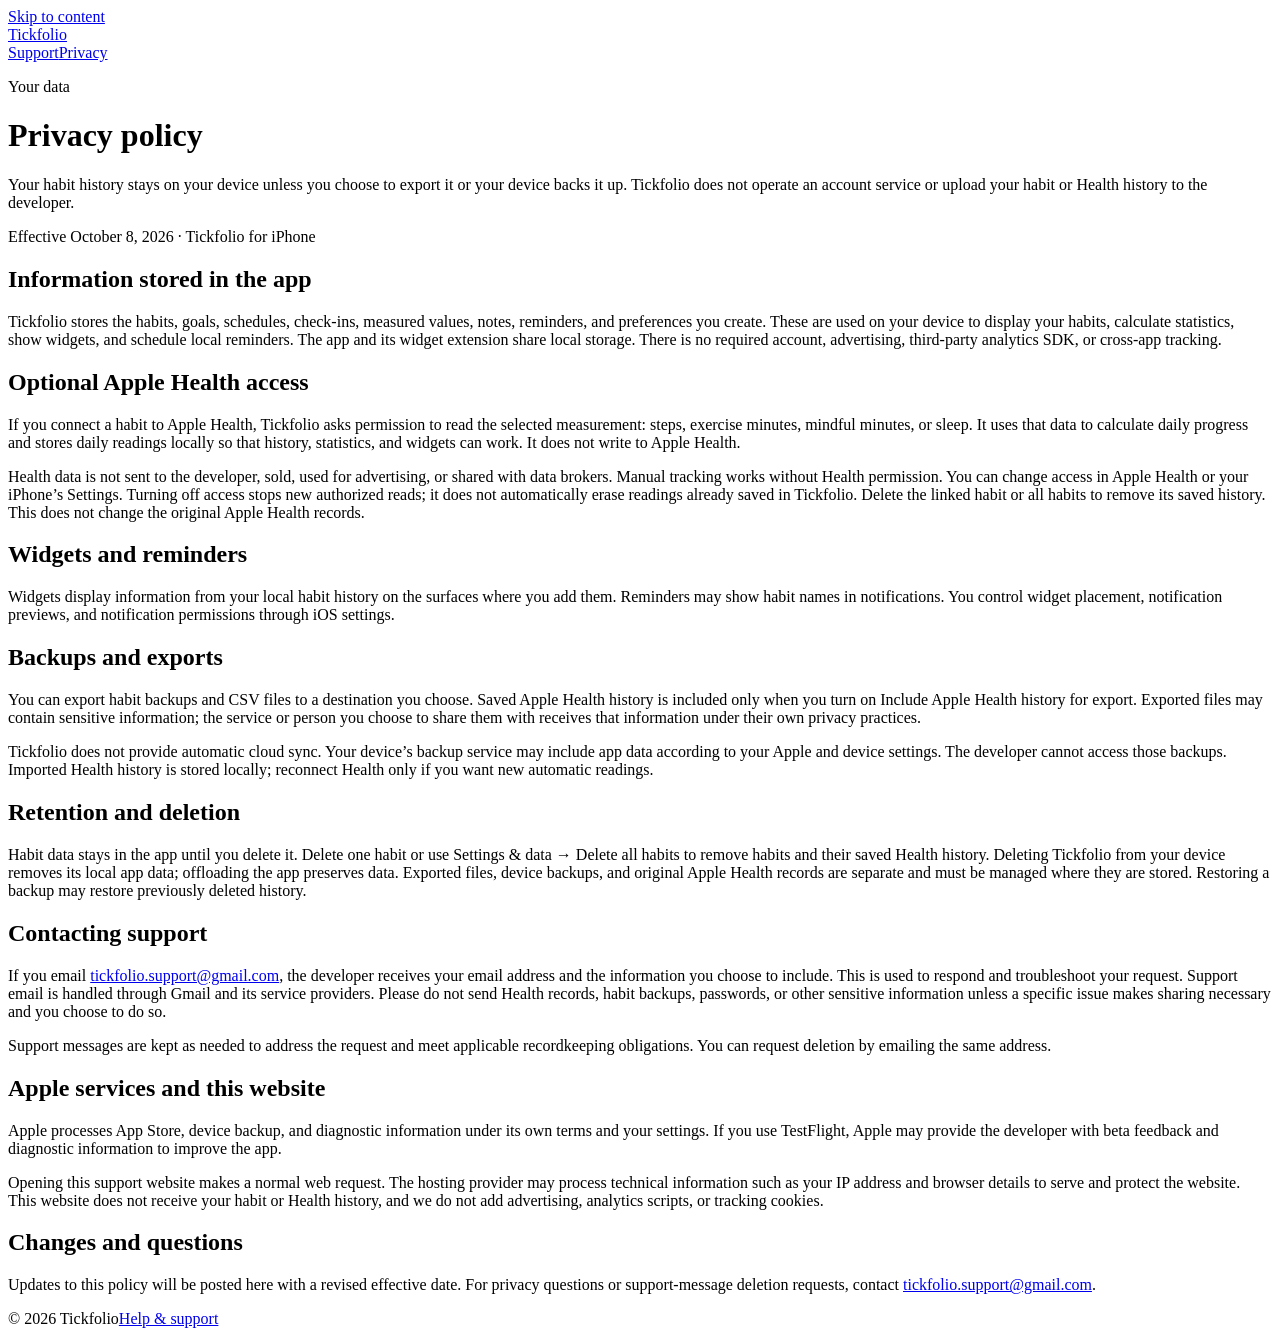
==== privacy/index.html @ 2ec6382c "Publish Tickfolio support and privacy pages" ====
<!doctype html>
<html lang="en"><head><meta charset="utf-8"><meta name="viewport" content="width=device-width,initial-scale=1"><title>Tickfolio Privacy Policy</title><meta name="description" content="How Tickfolio handles habit history, optional Apple Health readings, backups, and support requests."><link rel="stylesheet" href="/tickfolio-support/styles.css"><link rel="icon" type="image/svg+xml" href="data:image/svg+xml,%3Csvg xmlns='http://www.w3.org/2000/svg' viewBox='0 0 32 32'%3E%3Crect width='32' height='32' rx='8' fill='%23075dcc'/%3E%3Cpath d='m8 16 5 5 11-12' fill='none' stroke='white' stroke-width='4'/%3E%3C/svg%3E"></head><body><a class="skip" href="#main">Skip to content</a><header><div class="wrap"><nav aria-label="Main navigation"><a class="brand" href="/tickfolio-support/">Tickfolio</a><div class="navlinks"><a href="/tickfolio-support/">Support</a><a href="/tickfolio-support/privacy/" aria-current="page">Privacy</a></div></nav></div></header><div class="wrap"><main id="main"><p class="eyebrow">Your data</p><h1>Privacy policy</h1><p class="lead">Your habit history stays on your device unless you choose to export it or your device backs it up. Tickfolio does not operate an account service or upload your habit or Health history to the developer.</p><p class="small">Effective October 8, 2026 · Tickfolio for iPhone</p><article class="policy"><h2>Information stored in the app</h2><p>Tickfolio stores the habits, goals, schedules, check-ins, measured values, notes, reminders, and preferences you create. These are used on your device to display your habits, calculate statistics, show widgets, and schedule local reminders. The app and its widget extension share local storage. There is no required account, advertising, third-party analytics SDK, or cross-app tracking.</p><h2>Optional Apple Health access</h2><p>If you connect a habit to Apple Health, Tickfolio asks permission to read the selected measurement: steps, exercise minutes, mindful minutes, or sleep. It uses that data to calculate daily progress and stores daily readings locally so that history, statistics, and widgets can work. It does not write to Apple Health.</p><p>Health data is not sent to the developer, sold, used for advertising, or shared with data brokers. Manual tracking works without Health permission. You can change access in Apple Health or your iPhone’s Settings. Turning off access stops new authorized reads; it does not automatically erase readings already saved in Tickfolio. Delete the linked habit or all habits to remove its saved history. This does not change the original Apple Health records.</p><h2>Widgets and reminders</h2><p>Widgets display information from your local habit history on the surfaces where you add them. Reminders may show habit names in notifications. You control widget placement, notification previews, and notification permissions through iOS settings.</p><h2>Backups and exports</h2><p>You can export habit backups and CSV files to a destination you choose. Saved Apple Health history is included only when you turn on Include Apple Health history for export. Exported files may contain sensitive information; the service or person you choose to share them with receives that information under their own privacy practices.</p><p>Tickfolio does not provide automatic cloud sync. Your device’s backup service may include app data according to your Apple and device settings. The developer cannot access those backups. Imported Health history is stored locally; reconnect Health only if you want new automatic readings.</p><h2>Retention and deletion</h2><p>Habit data stays in the app until you delete it. Delete one habit or use Settings &amp; data → Delete all habits to remove habits and their saved Health history. Deleting Tickfolio from your device removes its local app data; offloading the app preserves data. Exported files, device backups, and original Apple Health records are separate and must be managed where they are stored. Restoring a backup may restore previously deleted history.</p><h2>Contacting support</h2><p>If you email <a href="mailto:tickfolio.support@gmail.com">tickfolio.support@gmail.com</a>, the developer receives your email address and the information you choose to include. This is used to respond and troubleshoot your request. Support email is handled through Gmail and its service providers. Please do not send Health records, habit backups, passwords, or other sensitive information unless a specific issue makes sharing necessary and you choose to do so.</p><p>Support messages are kept as needed to address the request and meet applicable recordkeeping obligations. You can request deletion by emailing the same address.</p><h2>Apple services and this website</h2><p>Apple processes App Store, device backup, and diagnostic information under its own terms and your settings. If you use TestFlight, Apple may provide the developer with beta feedback and diagnostic information to improve the app.</p><p>Opening this support website makes a normal web request. The hosting provider may process technical information such as your IP address and browser details to serve and protect the website. This website does not receive your habit or Health history, and we do not add advertising, analytics scripts, or tracking cookies.</p><h2>Changes and questions</h2><p>Updates to this policy will be posted here with a revised effective date. For privacy questions or support-message deletion requests, contact <a href="mailto:tickfolio.support@gmail.com">tickfolio.support@gmail.com</a>.</p></article></main><footer><div class="footerline"><span>© 2026 Tickfolio</span><a href="/tickfolio-support/">Help &amp; support</a></div></footer></div></body></html>
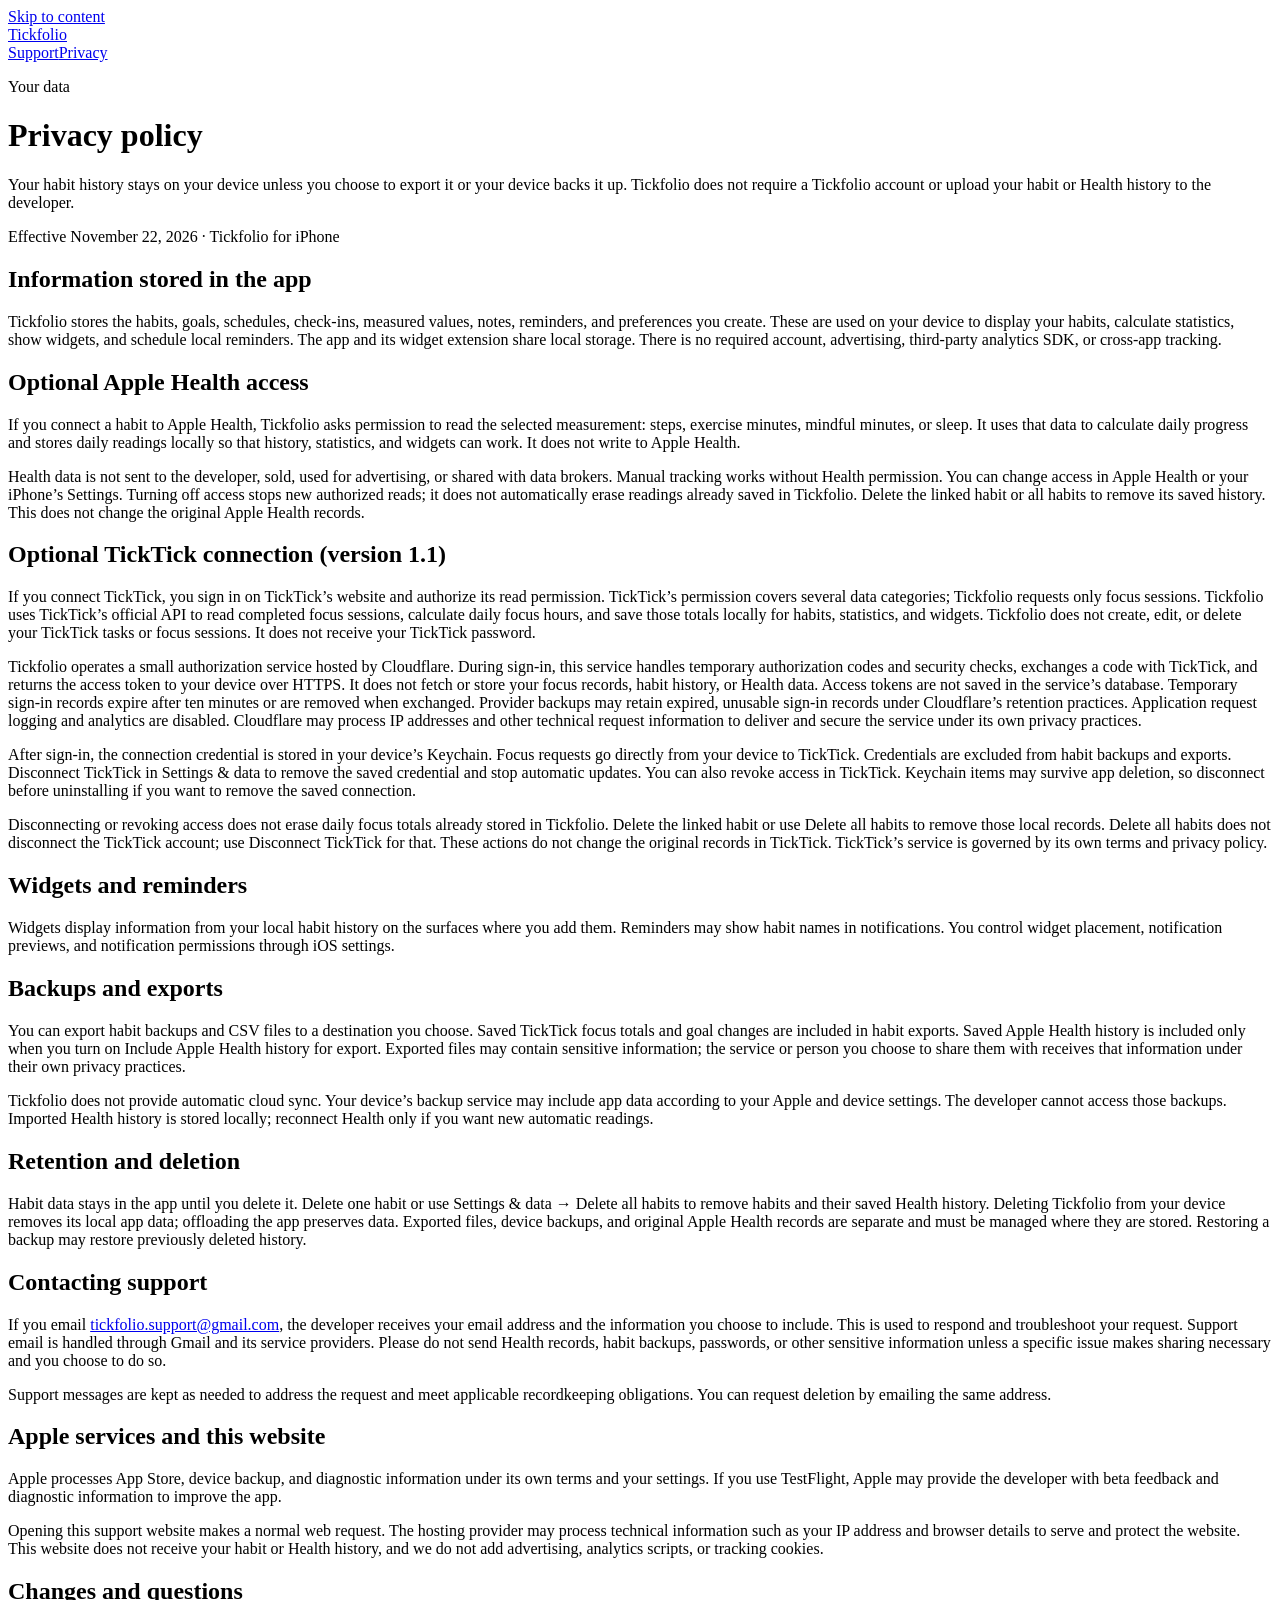
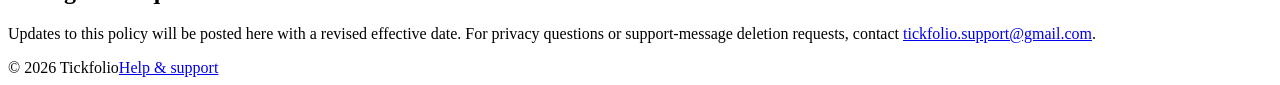
==== commit cb83336f: "Document TickTick sign-in and goal history for Tickfolio 1.1" ====
--- a/privacy/index.html
+++ b/privacy/index.html
@@ -1,2 +1,2 @@
 <!doctype html>
-<html lang="en"><head><meta charset="utf-8"><meta name="viewport" content="width=device-width,initial-scale=1"><title>Tickfolio Privacy Policy</title><meta name="description" content="How Tickfolio handles habit history, optional Apple Health readings, backups, and support requests."><link rel="stylesheet" href="/tickfolio-support/styles.css"><link rel="icon" type="image/svg+xml" href="data:image/svg+xml,%3Csvg xmlns='http://www.w3.org/2000/svg' viewBox='0 0 32 32'%3E%3Crect width='32' height='32' rx='8' fill='%23075dcc'/%3E%3Cpath d='m8 16 5 5 11-12' fill='none' stroke='white' stroke-width='4'/%3E%3C/svg%3E"></head><body><a class="skip" href="#main">Skip to content</a><header><div class="wrap"><nav aria-label="Main navigation"><a class="brand" href="/tickfolio-support/">Tickfolio</a><div class="navlinks"><a href="/tickfolio-support/">Support</a><a href="/tickfolio-support/privacy/" aria-current="page">Privacy</a></div></nav></div></header><div class="wrap"><main id="main"><p class="eyebrow">Your data</p><h1>Privacy policy</h1><p class="lead">Your habit history stays on your device unless you choose to export it or your device backs it up. Tickfolio does not operate an account service or upload your habit or Health history to the developer.</p><p class="small">Effective October 8, 2026 · Tickfolio for iPhone</p><article class="policy"><h2>Information stored in the app</h2><p>Tickfolio stores the habits, goals, schedules, check-ins, measured values, notes, reminders, and preferences you create. These are used on your device to display your habits, calculate statistics, show widgets, and schedule local reminders. The app and its widget extension share local storage. There is no required account, advertising, third-party analytics SDK, or cross-app tracking.</p><h2>Optional Apple Health access</h2><p>If you connect a habit to Apple Health, Tickfolio asks permission to read the selected measurement: steps, exercise minutes, mindful minutes, or sleep. It uses that data to calculate daily progress and stores daily readings locally so that history, statistics, and widgets can work. It does not write to Apple Health.</p><p>Health data is not sent to the developer, sold, used for advertising, or shared with data brokers. Manual tracking works without Health permission. You can change access in Apple Health or your iPhone’s Settings. Turning off access stops new authorized reads; it does not automatically erase readings already saved in Tickfolio. Delete the linked habit or all habits to remove its saved history. This does not change the original Apple Health records.</p><h2>Widgets and reminders</h2><p>Widgets display information from your local habit history on the surfaces where you add them. Reminders may show habit names in notifications. You control widget placement, notification previews, and notification permissions through iOS settings.</p><h2>Backups and exports</h2><p>You can export habit backups and CSV files to a destination you choose. Saved Apple Health history is included only when you turn on Include Apple Health history for export. Exported files may contain sensitive information; the service or person you choose to share them with receives that information under their own privacy practices.</p><p>Tickfolio does not provide automatic cloud sync. Your device’s backup service may include app data according to your Apple and device settings. The developer cannot access those backups. Imported Health history is stored locally; reconnect Health only if you want new automatic readings.</p><h2>Retention and deletion</h2><p>Habit data stays in the app until you delete it. Delete one habit or use Settings &amp; data → Delete all habits to remove habits and their saved Health history. Deleting Tickfolio from your device removes its local app data; offloading the app preserves data. Exported files, device backups, and original Apple Health records are separate and must be managed where they are stored. Restoring a backup may restore previously deleted history.</p><h2>Contacting support</h2><p>If you email <a href="mailto:tickfolio.support@gmail.com">tickfolio.support@gmail.com</a>, the developer receives your email address and the information you choose to include. This is used to respond and troubleshoot your request. Support email is handled through Gmail and its service providers. Please do not send Health records, habit backups, passwords, or other sensitive information unless a specific issue makes sharing necessary and you choose to do so.</p><p>Support messages are kept as needed to address the request and meet applicable recordkeeping obligations. You can request deletion by emailing the same address.</p><h2>Apple services and this website</h2><p>Apple processes App Store, device backup, and diagnostic information under its own terms and your settings. If you use TestFlight, Apple may provide the developer with beta feedback and diagnostic information to improve the app.</p><p>Opening this support website makes a normal web request. The hosting provider may process technical information such as your IP address and browser details to serve and protect the website. This website does not receive your habit or Health history, and we do not add advertising, analytics scripts, or tracking cookies.</p><h2>Changes and questions</h2><p>Updates to this policy will be posted here with a revised effective date. For privacy questions or support-message deletion requests, contact <a href="mailto:tickfolio.support@gmail.com">tickfolio.support@gmail.com</a>.</p></article></main><footer><div class="footerline"><span>© 2026 Tickfolio</span><a href="/tickfolio-support/">Help &amp; support</a></div></footer></div></body></html>
+<html lang="en"><head><meta charset="utf-8"><meta name="viewport" content="width=device-width,initial-scale=1"><title>Tickfolio Privacy Policy</title><meta name="description" content="How Tickfolio handles habit history, optional Apple Health readings, backups, and support requests."><link rel="stylesheet" href="/tickfolio-support/styles.css"><link rel="icon" type="image/svg+xml" href="data:image/svg+xml,%3Csvg xmlns='http://www.w3.org/2000/svg' viewBox='0 0 32 32'%3E%3Crect width='32' height='32' rx='8' fill='%23075dcc'/%3E%3Cpath d='m8 16 5 5 11-12' fill='none' stroke='white' stroke-width='4'/%3E%3C/svg%3E"></head><body><a class="skip" href="#main">Skip to content</a><header><div class="wrap"><nav aria-label="Main navigation"><a class="brand" href="/tickfolio-support/">Tickfolio</a><div class="navlinks"><a href="/tickfolio-support/">Support</a><a href="/tickfolio-support/privacy/" aria-current="page">Privacy</a></div></nav></div></header><div class="wrap"><main id="main"><p class="eyebrow">Your data</p><h1>Privacy policy</h1><p class="lead">Your habit history stays on your device unless you choose to export it or your device backs it up. Tickfolio does not require a Tickfolio account or upload your habit or Health history to the developer.</p><p class="small">Effective November 22, 2026 · Tickfolio for iPhone</p><article class="policy"><h2>Information stored in the app</h2><p>Tickfolio stores the habits, goals, schedules, check-ins, measured values, notes, reminders, and preferences you create. These are used on your device to display your habits, calculate statistics, show widgets, and schedule local reminders. The app and its widget extension share local storage. There is no required account, advertising, third-party analytics SDK, or cross-app tracking.</p><h2>Optional Apple Health access</h2><p>If you connect a habit to Apple Health, Tickfolio asks permission to read the selected measurement: steps, exercise minutes, mindful minutes, or sleep. It uses that data to calculate daily progress and stores daily readings locally so that history, statistics, and widgets can work. It does not write to Apple Health.</p><p>Health data is not sent to the developer, sold, used for advertising, or shared with data brokers. Manual tracking works without Health permission. You can change access in Apple Health or your iPhone’s Settings. Turning off access stops new authorized reads; it does not automatically erase readings already saved in Tickfolio. Delete the linked habit or all habits to remove its saved history. This does not change the original Apple Health records.</p><h2>Optional TickTick connection (version 1.1)</h2><p>If you connect TickTick, you sign in on TickTick’s website and authorize its read permission. TickTick’s permission covers several data categories; Tickfolio requests only focus sessions. Tickfolio uses TickTick’s official API to read completed focus sessions, calculate daily focus hours, and save those totals locally for habits, statistics, and widgets. Tickfolio does not create, edit, or delete your TickTick tasks or focus sessions. It does not receive your TickTick password.</p><p>Tickfolio operates a small authorization service hosted by Cloudflare. During sign-in, this service handles temporary authorization codes and security checks, exchanges a code with TickTick, and returns the access token to your device over HTTPS. It does not fetch or store your focus records, habit history, or Health data. Access tokens are not saved in the service’s database. Temporary sign-in records expire after ten minutes or are removed when exchanged. Provider backups may retain expired, unusable sign-in records under Cloudflare’s retention practices. Application request logging and analytics are disabled. Cloudflare may process IP addresses and other technical request information to deliver and secure the service under its own privacy practices.</p><p>After sign-in, the connection credential is stored in your device’s Keychain. Focus requests go directly from your device to TickTick. Credentials are excluded from habit backups and exports. Disconnect TickTick in Settings &amp; data to remove the saved credential and stop automatic updates. You can also revoke access in TickTick. Keychain items may survive app deletion, so disconnect before uninstalling if you want to remove the saved connection.</p><p>Disconnecting or revoking access does not erase daily focus totals already stored in Tickfolio. Delete the linked habit or use Delete all habits to remove those local records. Delete all habits does not disconnect the TickTick account; use Disconnect TickTick for that. These actions do not change the original records in TickTick. TickTick’s service is governed by its own terms and privacy policy.</p><h2>Widgets and reminders</h2><p>Widgets display information from your local habit history on the surfaces where you add them. Reminders may show habit names in notifications. You control widget placement, notification previews, and notification permissions through iOS settings.</p><h2>Backups and exports</h2><p>You can export habit backups and CSV files to a destination you choose. Saved TickTick focus totals and goal changes are included in habit exports. Saved Apple Health history is included only when you turn on Include Apple Health history for export. Exported files may contain sensitive information; the service or person you choose to share them with receives that information under their own privacy practices.</p><p>Tickfolio does not provide automatic cloud sync. Your device’s backup service may include app data according to your Apple and device settings. The developer cannot access those backups. Imported Health history is stored locally; reconnect Health only if you want new automatic readings.</p><h2>Retention and deletion</h2><p>Habit data stays in the app until you delete it. Delete one habit or use Settings &amp; data → Delete all habits to remove habits and their saved Health history. Deleting Tickfolio from your device removes its local app data; offloading the app preserves data. Exported files, device backups, and original Apple Health records are separate and must be managed where they are stored. Restoring a backup may restore previously deleted history.</p><h2>Contacting support</h2><p>If you email <a href="mailto:tickfolio.support@gmail.com">tickfolio.support@gmail.com</a>, the developer receives your email address and the information you choose to include. This is used to respond and troubleshoot your request. Support email is handled through Gmail and its service providers. Please do not send Health records, habit backups, passwords, or other sensitive information unless a specific issue makes sharing necessary and you choose to do so.</p><p>Support messages are kept as needed to address the request and meet applicable recordkeeping obligations. You can request deletion by emailing the same address.</p><h2>Apple services and this website</h2><p>Apple processes App Store, device backup, and diagnostic information under its own terms and your settings. If you use TestFlight, Apple may provide the developer with beta feedback and diagnostic information to improve the app.</p><p>Opening this support website makes a normal web request. The hosting provider may process technical information such as your IP address and browser details to serve and protect the website. This website does not receive your habit or Health history, and we do not add advertising, analytics scripts, or tracking cookies.</p><h2>Changes and questions</h2><p>Updates to this policy will be posted here with a revised effective date. For privacy questions or support-message deletion requests, contact <a href="mailto:tickfolio.support@gmail.com">tickfolio.support@gmail.com</a>.</p></article></main><footer><div class="footerline"><span>© 2026 Tickfolio</span><a href="/tickfolio-support/">Help &amp; support</a></div></footer></div></body></html>
